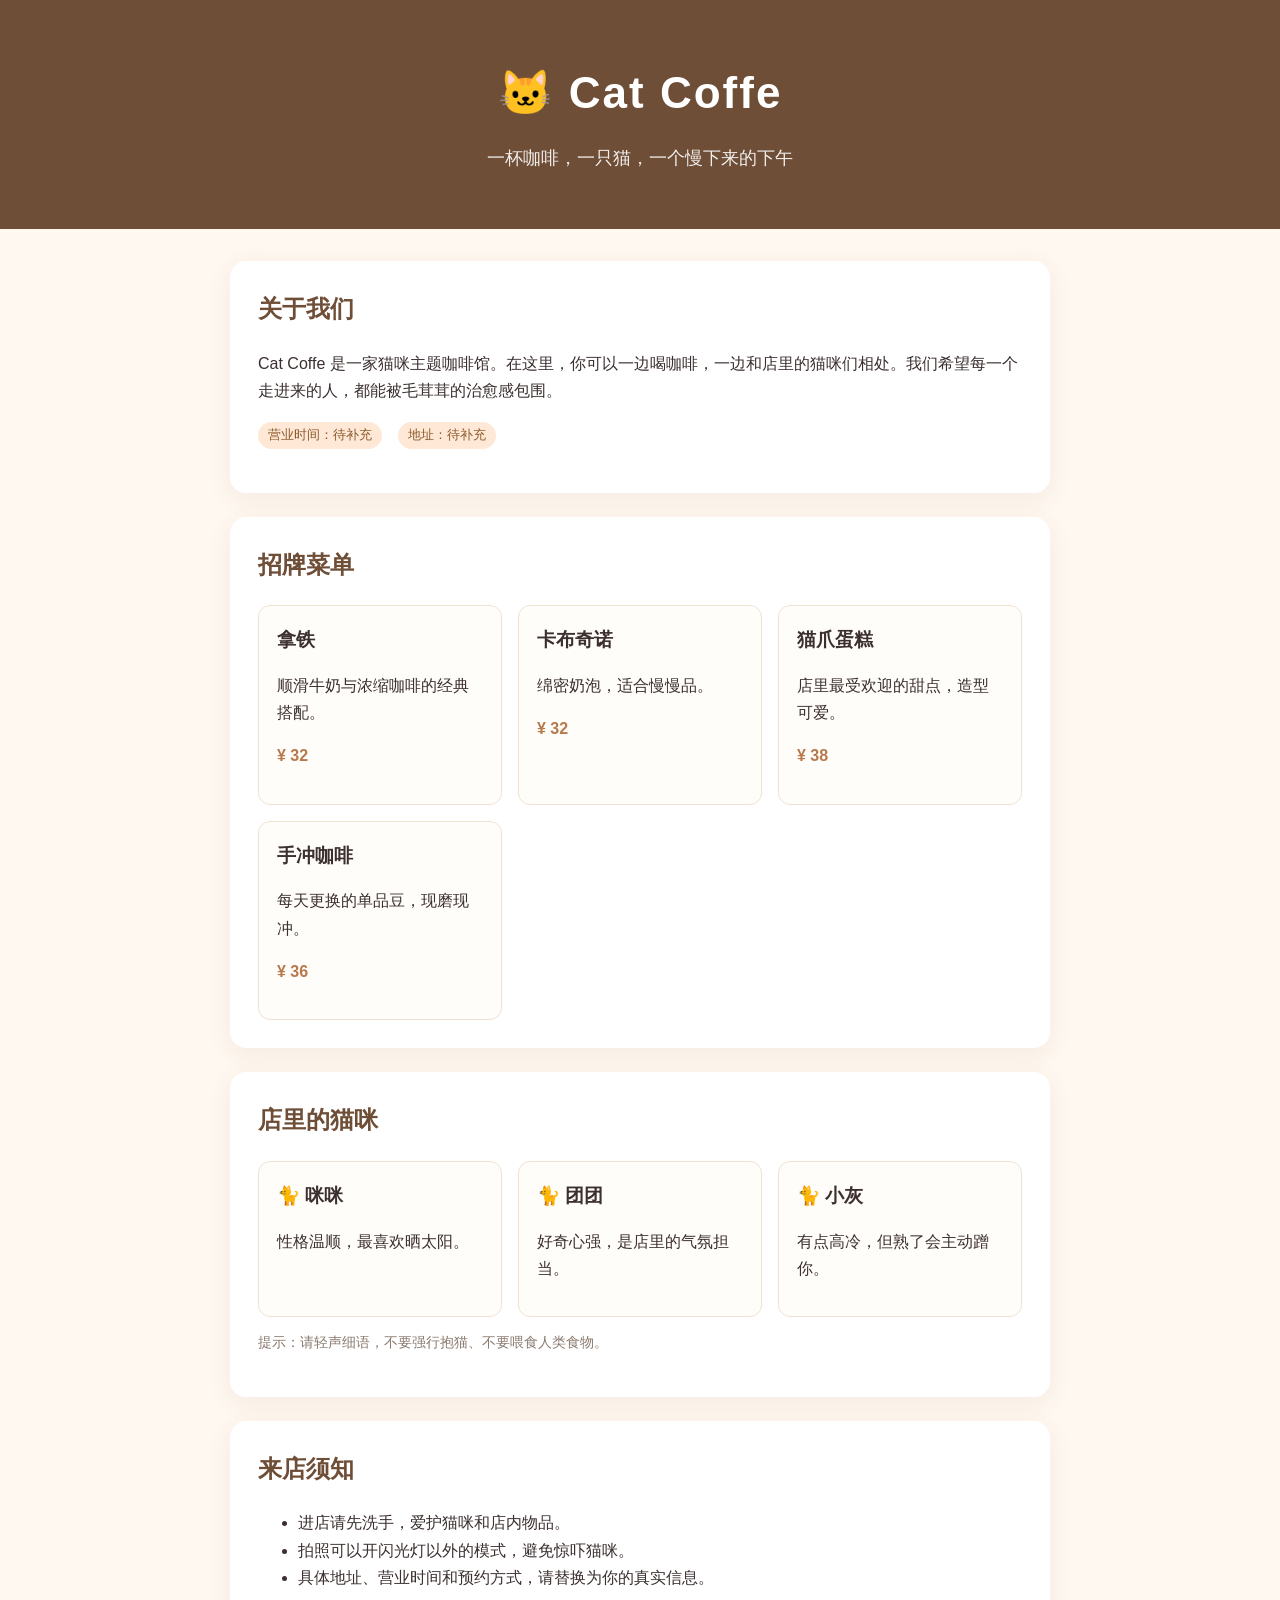
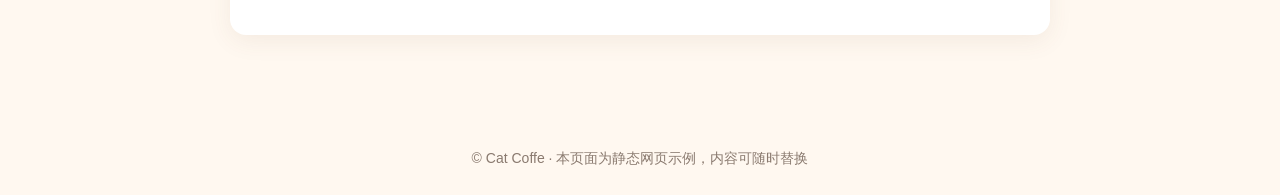
==== index.html @ 80dcf2cb "Add Cat Coffe static website" ====
<!DOCTYPE html>
<html lang="zh-CN">
<head>
<meta charset="UTF-8">
<meta name="viewport" content="width=device-width, initial-scale=1.0">
<title>Cat Coffe · 猫咪咖啡馆</title>
<style>
  * { box-sizing: border-box; }
  body { margin: 0; font-family: -apple-system, "PingFang SC", "Microsoft YaHei", sans-serif; color: #3b2f2f; background: #fff8f0; line-height: 1.7; }
  header { background: #6f4e37; color: #fff; padding: 56px 20px; text-align: center; }
  header h1 { margin: 0; font-size: 44px; letter-spacing: 2px; }
  header p { margin: 12px 0 0; opacity: .9; font-size: 18px; }
  main { max-width: 860px; margin: 0 auto; padding: 32px 20px 64px; }
  section { background: #fff; border-radius: 16px; padding: 28px; margin-bottom: 24px; box-shadow: 0 6px 24px rgba(111,78,55,.08); }
  h2 { margin-top: 0; color: #6f4e37; }
  .grid { display: grid; grid-template-columns: repeat(auto-fit, minmax(220px, 1fr)); gap: 16px; }
  .card { border: 1px solid #f0e2d3; border-radius: 12px; padding: 18px; background: #fffdf9; }
  .card h3 { margin: 0 0 6px; }
  .price { color: #b7794c; font-weight: bold; }
  .tag { display: inline-block; background: #ffe8d6; color: #8a5a2b; padding: 2px 10px; border-radius: 999px; font-size: 13px; }
  footer { text-align: center; color: #8a7a6f; padding: 24px; font-size: 14px; }
  @media (max-width: 520px) { header h1 { font-size: 34px; } }
</style>
</head>
<body>
<header>
  <h1>🐱 Cat Coffe</h1>
  <p>一杯咖啡，一只猫，一个慢下来的下午</p>
</header>
<main>
  <section>
    <h2>关于我们</h2>
    <p>Cat Coffe 是一家猫咪主题咖啡馆。在这里，你可以一边喝咖啡，一边和店里的猫咪们相处。我们希望每一个走进来的人，都能被毛茸茸的治愈感包围。</p>
    <p><span class="tag">营业时间：待补充</span>　<span class="tag">地址：待补充</span></p>
  </section>

  <section>
    <h2>招牌菜单</h2>
    <div class="grid">
      <div class="card"><h3>拿铁</h3><p>顺滑牛奶与浓缩咖啡的经典搭配。</p><p class="price">¥ 32</p></div>
      <div class="card"><h3>卡布奇诺</h3><p>绵密奶泡，适合慢慢品。</p><p class="price">¥ 32</p></div>
      <div class="card"><h3>猫爪蛋糕</h3><p>店里最受欢迎的甜点，造型可爱。</p><p class="price">¥ 38</p></div>
      <div class="card"><h3>手冲咖啡</h3><p>每天更换的单品豆，现磨现冲。</p><p class="price">¥ 36</p></div>
    </div>
  </section>

  <section>
    <h2>店里的猫咪</h2>
    <div class="grid">
      <div class="card"><h3>🐈 咪咪</h3><p>性格温顺，最喜欢晒太阳。</p></div>
      <div class="card"><h3>🐈 团团</h3><p>好奇心强，是店里的气氛担当。</p></div>
      <div class="card"><h3>🐈 小灰</h3><p>有点高冷，但熟了会主动蹭你。</p></div>
    </div>
    <p style="color:#8a7a6f; font-size:14px;">提示：请轻声细语，不要强行抱猫、不要喂食人类食物。</p>
  </section>

  <section>
    <h2>来店须知</h2>
    <ul>
      <li>进店请先洗手，爱护猫咪和店内物品。</li>
      <li>拍照可以开闪光灯以外的模式，避免惊吓猫咪。</li>
      <li>具体地址、营业时间和预约方式，请替换为你的真实信息。</li>
    </ul>
  </section>
</main>
<footer>© Cat Coffe · 本页面为静态网页示例，内容可随时替换</footer>
</body>
</html>
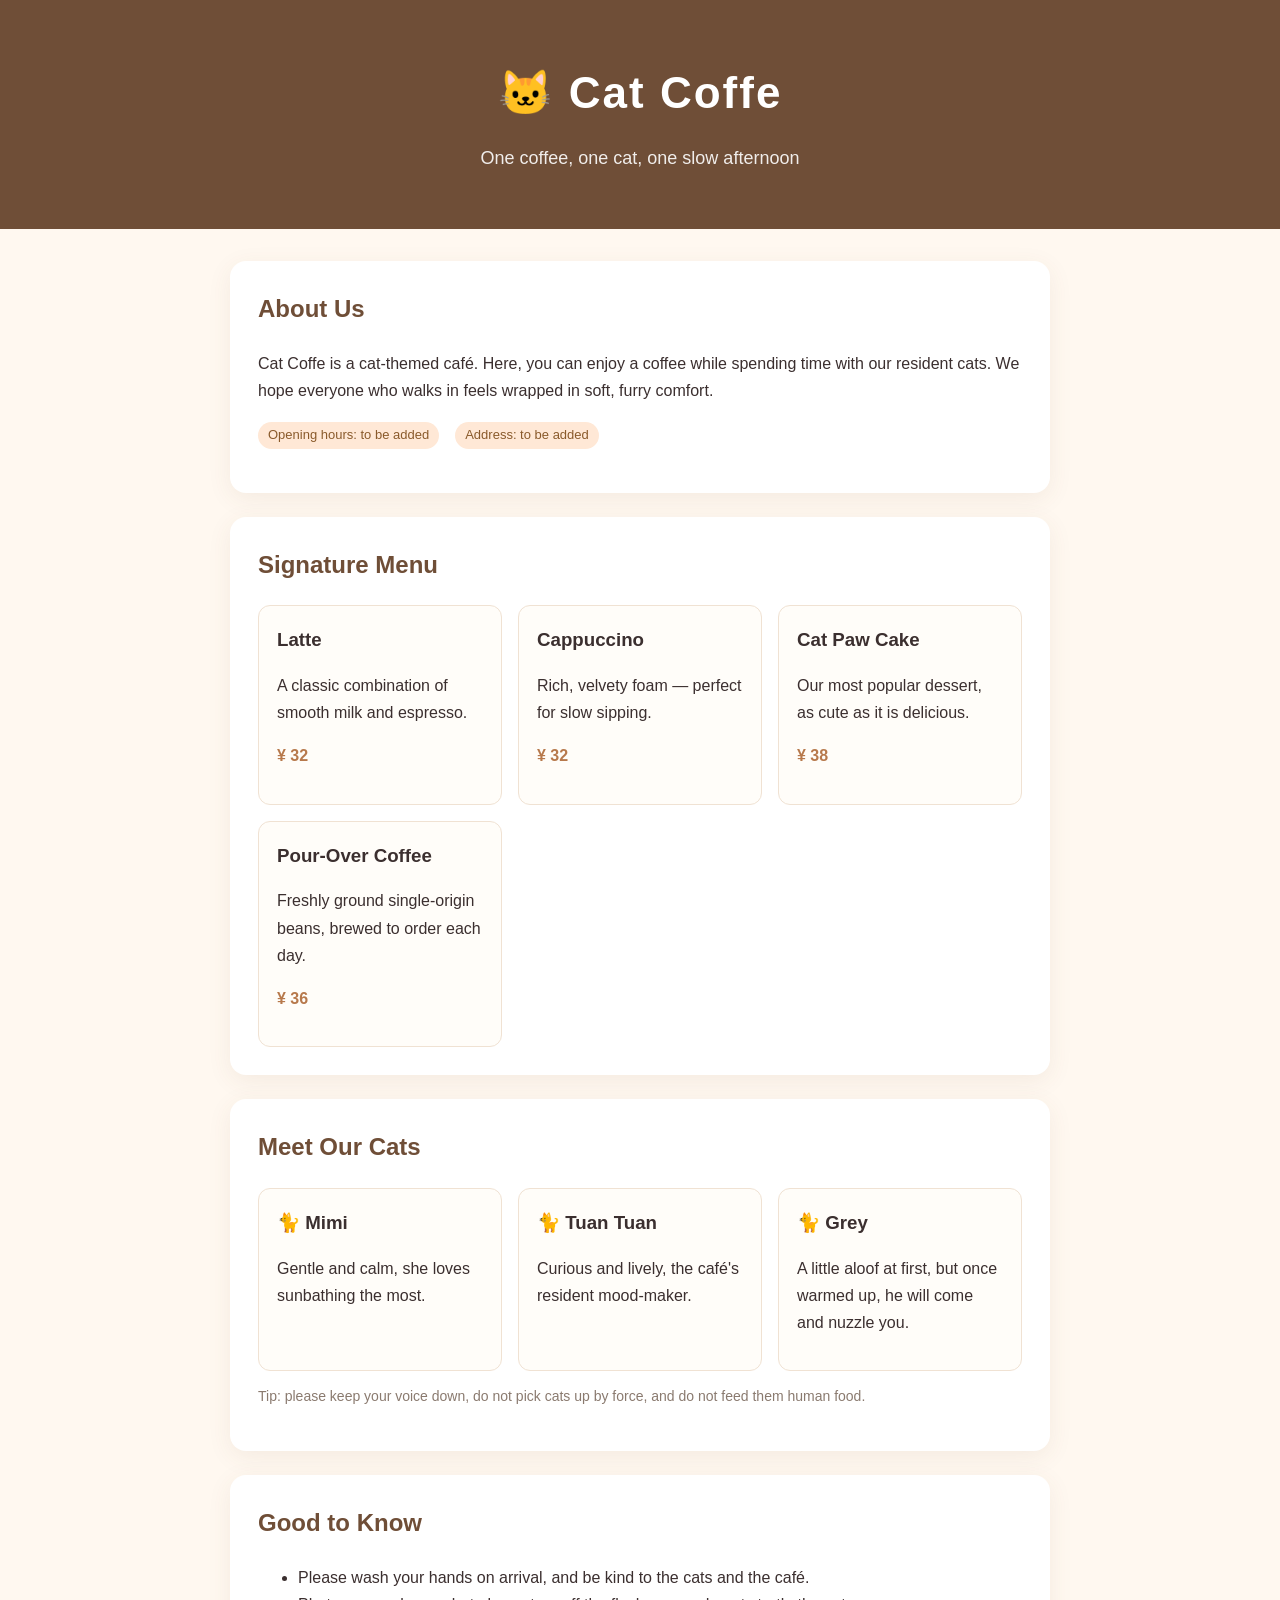
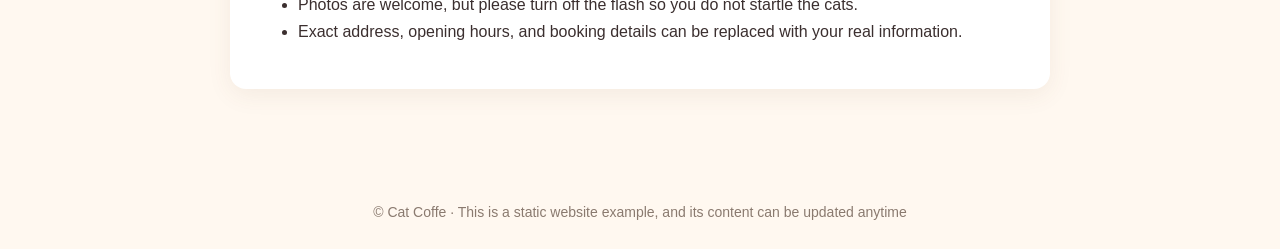
==== commit 344da7bf: "Translate Cat Coffe website to English" ====
--- a/index.html
+++ b/index.html
@@ -1,12 +1,12 @@
 <!DOCTYPE html>
-<html lang="zh-CN">
+<html lang="en">
 <head>
 <meta charset="UTF-8">
 <meta name="viewport" content="width=device-width, initial-scale=1.0">
-<title>Cat Coffe · 猫咪咖啡馆</title>
+<title>Cat Coffe · Cat Café</title>
 <style>
   * { box-sizing: border-box; }
-  body { margin: 0; font-family: -apple-system, "PingFang SC", "Microsoft YaHei", sans-serif; color: #3b2f2f; background: #fff8f0; line-height: 1.7; }
+  body { margin: 0; font-family: -apple-system, "Helvetica Neue", Arial, sans-serif; color: #3b2f2f; background: #fff8f0; line-height: 1.7; }
   header { background: #6f4e37; color: #fff; padding: 56px 20px; text-align: center; }
   header h1 { margin: 0; font-size: 44px; letter-spacing: 2px; }
   header p { margin: 12px 0 0; opacity: .9; font-size: 18px; }
@@ -25,44 +25,44 @@
 <body>
 <header>
   <h1>🐱 Cat Coffe</h1>
-  <p>一杯咖啡，一只猫，一个慢下来的下午</p>
+  <p>One coffee, one cat, one slow afternoon</p>
 </header>
 <main>
   <section>
-    <h2>关于我们</h2>
-    <p>Cat Coffe 是一家猫咪主题咖啡馆。在这里，你可以一边喝咖啡，一边和店里的猫咪们相处。我们希望每一个走进来的人，都能被毛茸茸的治愈感包围。</p>
-    <p><span class="tag">营业时间：待补充</span>　<span class="tag">地址：待补充</span></p>
+    <h2>About Us</h2>
+    <p>Cat Coffe is a cat-themed café. Here, you can enjoy a coffee while spending time with our resident cats. We hope everyone who walks in feels wrapped in soft, furry comfort.</p>
+    <p><span class="tag">Opening hours: to be added</span>　<span class="tag">Address: to be added</span></p>
   </section>
 
   <section>
-    <h2>招牌菜单</h2>
+    <h2>Signature Menu</h2>
     <div class="grid">
-      <div class="card"><h3>拿铁</h3><p>顺滑牛奶与浓缩咖啡的经典搭配。</p><p class="price">¥ 32</p></div>
-      <div class="card"><h3>卡布奇诺</h3><p>绵密奶泡，适合慢慢品。</p><p class="price">¥ 32</p></div>
-      <div class="card"><h3>猫爪蛋糕</h3><p>店里最受欢迎的甜点，造型可爱。</p><p class="price">¥ 38</p></div>
-      <div class="card"><h3>手冲咖啡</h3><p>每天更换的单品豆，现磨现冲。</p><p class="price">¥ 36</p></div>
+      <div class="card"><h3>Latte</h3><p>A classic combination of smooth milk and espresso.</p><p class="price">¥ 32</p></div>
+      <div class="card"><h3>Cappuccino</h3><p>Rich, velvety foam — perfect for slow sipping.</p><p class="price">¥ 32</p></div>
+      <div class="card"><h3>Cat Paw Cake</h3><p>Our most popular dessert, as cute as it is delicious.</p><p class="price">¥ 38</p></div>
+      <div class="card"><h3>Pour-Over Coffee</h3><p>Freshly ground single-origin beans, brewed to order each day.</p><p class="price">¥ 36</p></div>
     </div>
   </section>
 
   <section>
-    <h2>店里的猫咪</h2>
+    <h2>Meet Our Cats</h2>
     <div class="grid">
-      <div class="card"><h3>🐈 咪咪</h3><p>性格温顺，最喜欢晒太阳。</p></div>
-      <div class="card"><h3>🐈 团团</h3><p>好奇心强，是店里的气氛担当。</p></div>
-      <div class="card"><h3>🐈 小灰</h3><p>有点高冷，但熟了会主动蹭你。</p></div>
+      <div class="card"><h3>🐈 Mimi</h3><p>Gentle and calm, she loves sunbathing the most.</p></div>
+      <div class="card"><h3>🐈 Tuan Tuan</h3><p>Curious and lively, the café's resident mood-maker.</p></div>
+      <div class="card"><h3>🐈 Grey</h3><p>A little aloof at first, but once warmed up, he will come and nuzzle you.</p></div>
     </div>
-    <p style="color:#8a7a6f; font-size:14px;">提示：请轻声细语，不要强行抱猫、不要喂食人类食物。</p>
+    <p style="color:#8a7a6f; font-size:14px;">Tip: please keep your voice down, do not pick cats up by force, and do not feed them human food.</p>
   </section>
 
   <section>
-    <h2>来店须知</h2>
+    <h2>Good to Know</h2>
     <ul>
-      <li>进店请先洗手，爱护猫咪和店内物品。</li>
-      <li>拍照可以开闪光灯以外的模式，避免惊吓猫咪。</li>
-      <li>具体地址、营业时间和预约方式，请替换为你的真实信息。</li>
+      <li>Please wash your hands on arrival, and be kind to the cats and the café.</li>
+      <li>Photos are welcome, but please turn off the flash so you do not startle the cats.</li>
+      <li>Exact address, opening hours, and booking details can be replaced with your real information.</li>
     </ul>
   </section>
 </main>
-<footer>© Cat Coffe · 本页面为静态网页示例，内容可随时替换</footer>
+<footer>© Cat Coffe · This is a static website example, and its content can be updated anytime</footer>
 </body>
 </html>
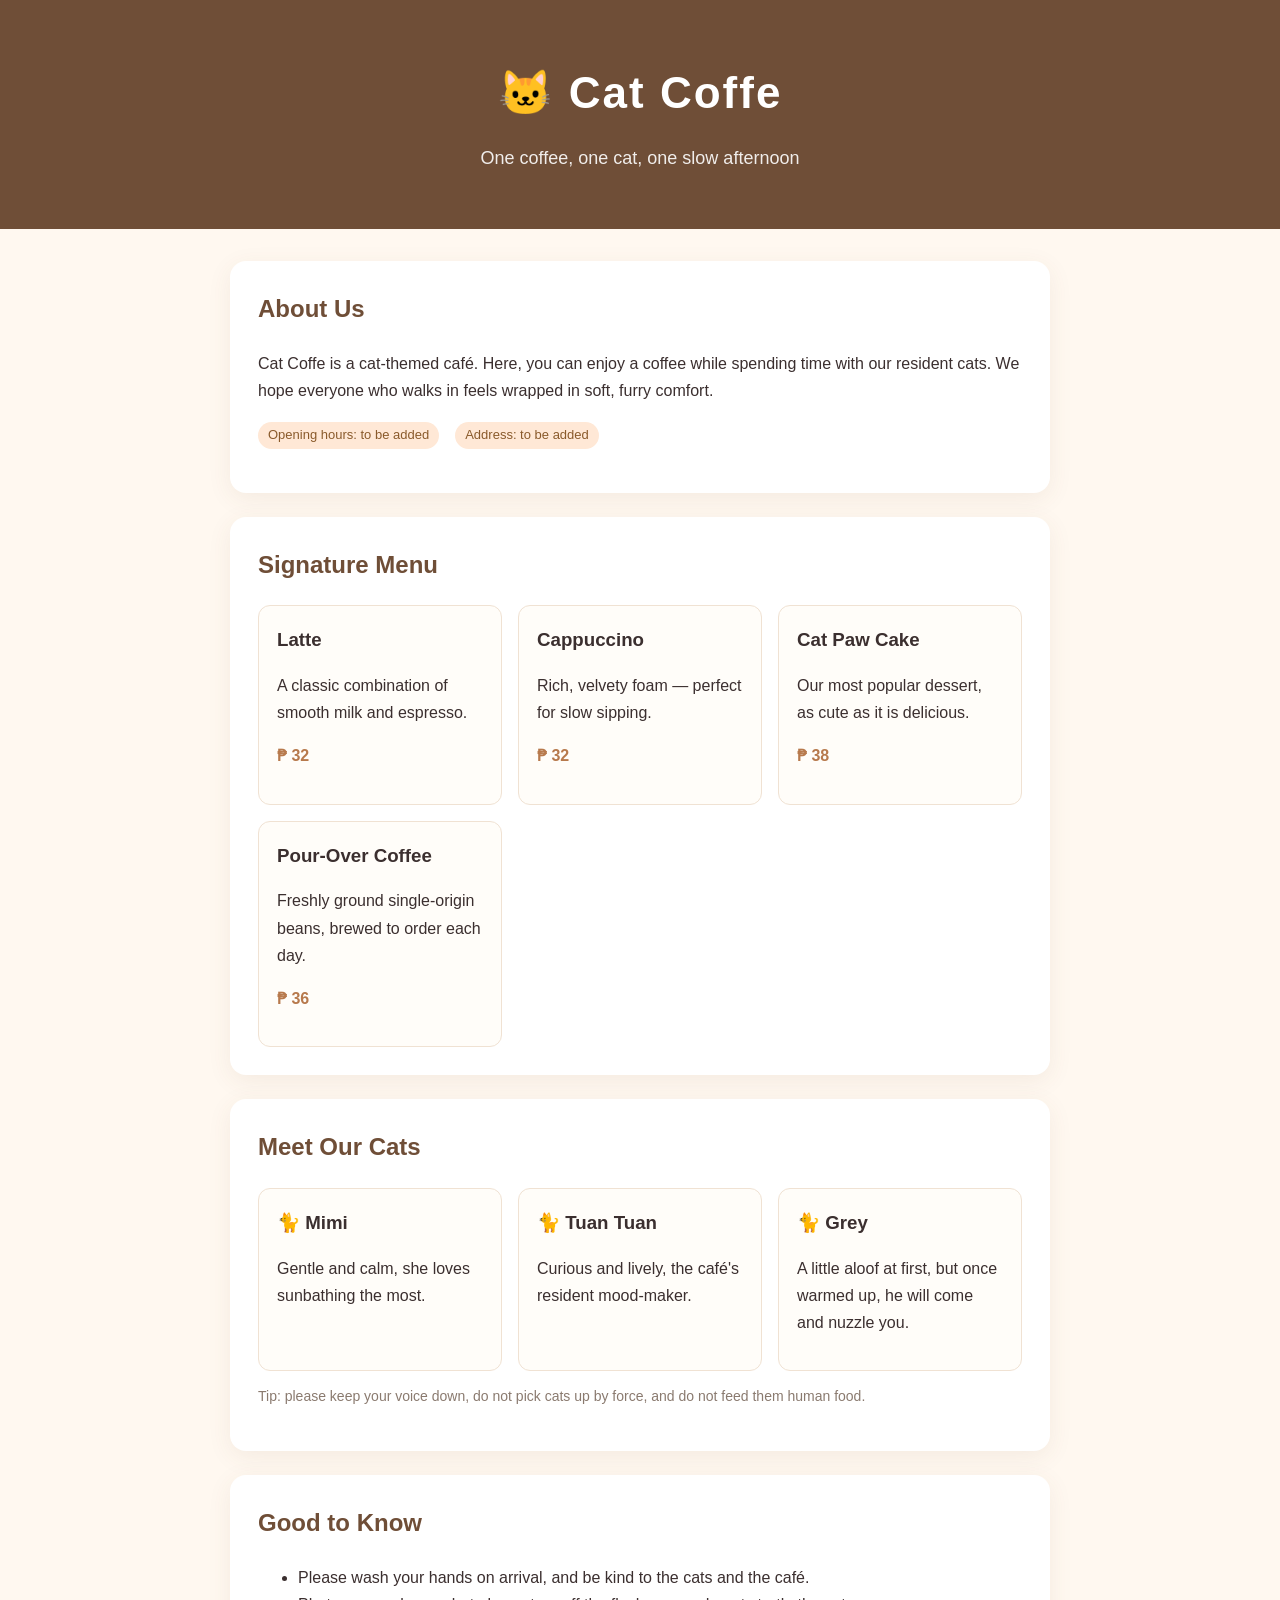
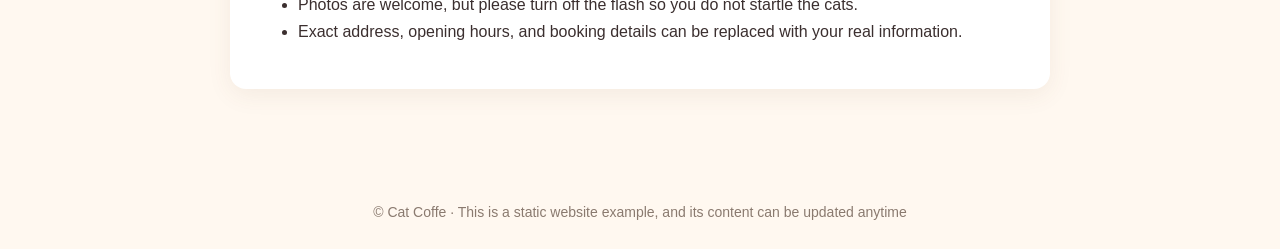
==== commit 36751f22: "Change currency symbols to Philippine peso" ====
--- a/index.html
+++ b/index.html
@@ -37,10 +37,10 @@
   <section>
     <h2>Signature Menu</h2>
     <div class="grid">
-      <div class="card"><h3>Latte</h3><p>A classic combination of smooth milk and espresso.</p><p class="price">¥ 32</p></div>
-      <div class="card"><h3>Cappuccino</h3><p>Rich, velvety foam — perfect for slow sipping.</p><p class="price">¥ 32</p></div>
-      <div class="card"><h3>Cat Paw Cake</h3><p>Our most popular dessert, as cute as it is delicious.</p><p class="price">¥ 38</p></div>
-      <div class="card"><h3>Pour-Over Coffee</h3><p>Freshly ground single-origin beans, brewed to order each day.</p><p class="price">¥ 36</p></div>
+      <div class="card"><h3>Latte</h3><p>A classic combination of smooth milk and espresso.</p><p class="price">₱ 32</p></div>
+      <div class="card"><h3>Cappuccino</h3><p>Rich, velvety foam — perfect for slow sipping.</p><p class="price">₱ 32</p></div>
+      <div class="card"><h3>Cat Paw Cake</h3><p>Our most popular dessert, as cute as it is delicious.</p><p class="price">₱ 38</p></div>
+      <div class="card"><h3>Pour-Over Coffee</h3><p>Freshly ground single-origin beans, brewed to order each day.</p><p class="price">₱ 36</p></div>
     </div>
   </section>
 
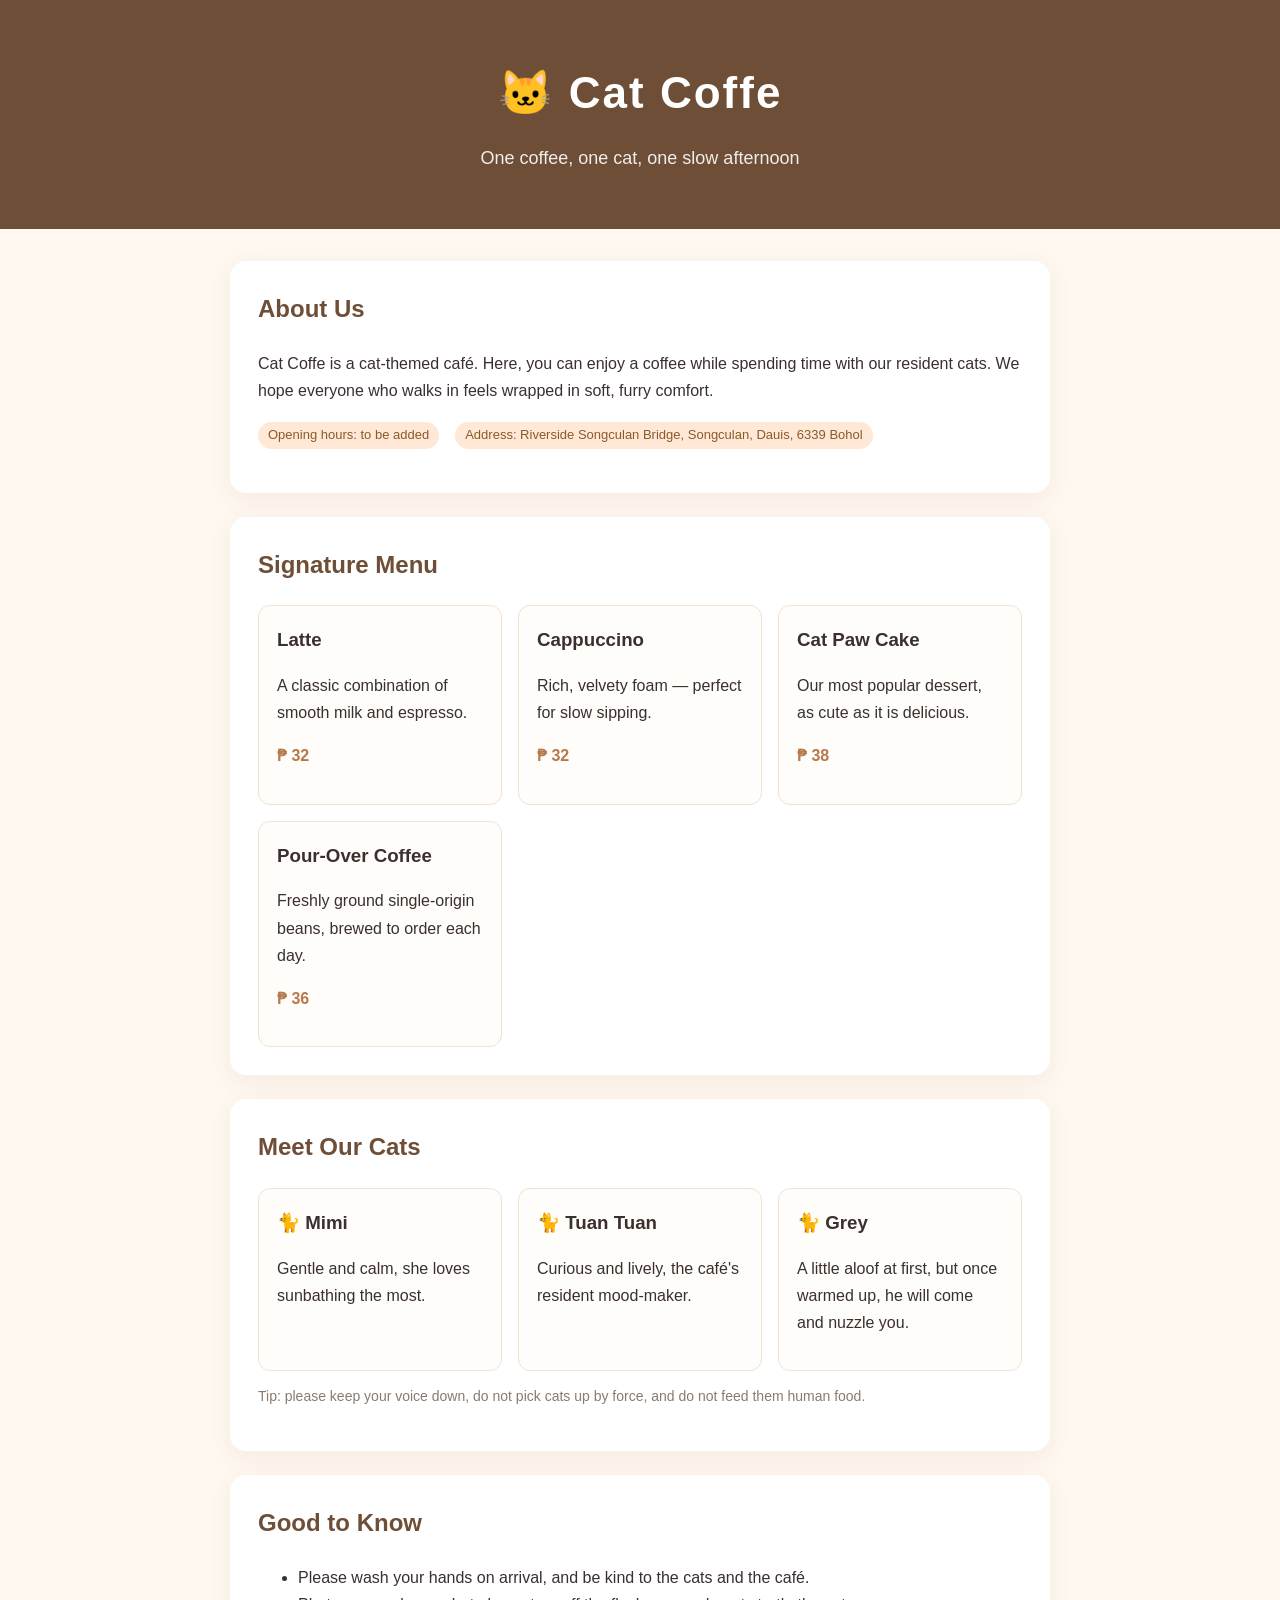
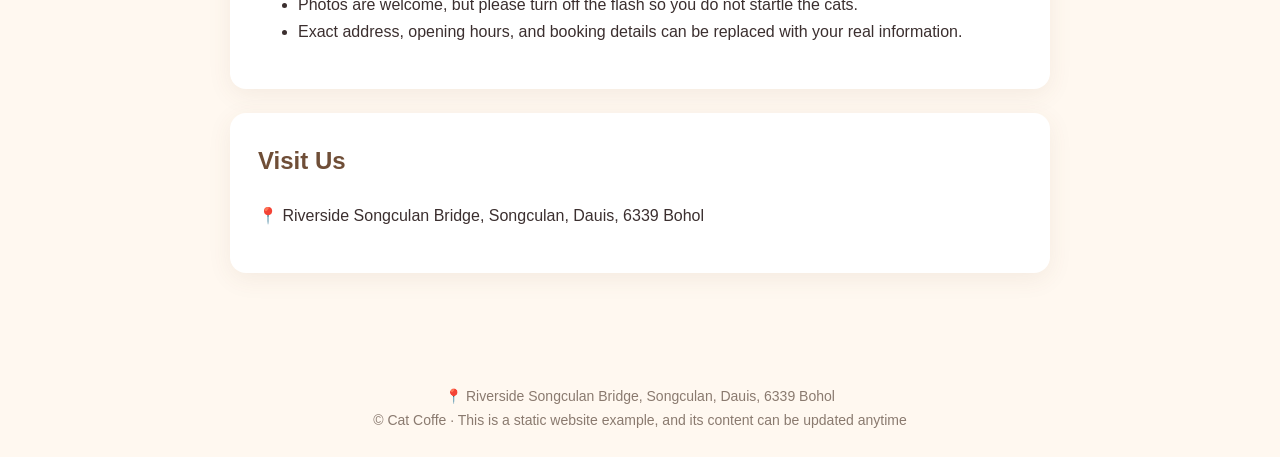
==== commit 11c926f3: "Add cafe address to website footer" ====
--- a/index.html
+++ b/index.html
@@ -31,7 +31,7 @@
   <section>
     <h2>About Us</h2>
     <p>Cat Coffe is a cat-themed café. Here, you can enjoy a coffee while spending time with our resident cats. We hope everyone who walks in feels wrapped in soft, furry comfort.</p>
-    <p><span class="tag">Opening hours: to be added</span>　<span class="tag">Address: to be added</span></p>
+    <p><span class="tag">Opening hours: to be added</span>　<span class="tag">Address: Riverside Songculan Bridge, Songculan, Dauis, 6339 Bohol</span></p>
   </section>
 
   <section>
@@ -62,7 +62,12 @@
       <li>Exact address, opening hours, and booking details can be replaced with your real information.</li>
     </ul>
   </section>
+
+  <section>
+    <h2>Visit Us</h2>
+    <p>📍 Riverside Songculan Bridge, Songculan, Dauis, 6339 Bohol</p>
+  </section>
 </main>
-<footer>© Cat Coffe · This is a static website example, and its content can be updated anytime</footer>
+<footer>📍 Riverside Songculan Bridge, Songculan, Dauis, 6339 Bohol<br>© Cat Coffe · This is a static website example, and its content can be updated anytime</footer>
 </body>
 </html>
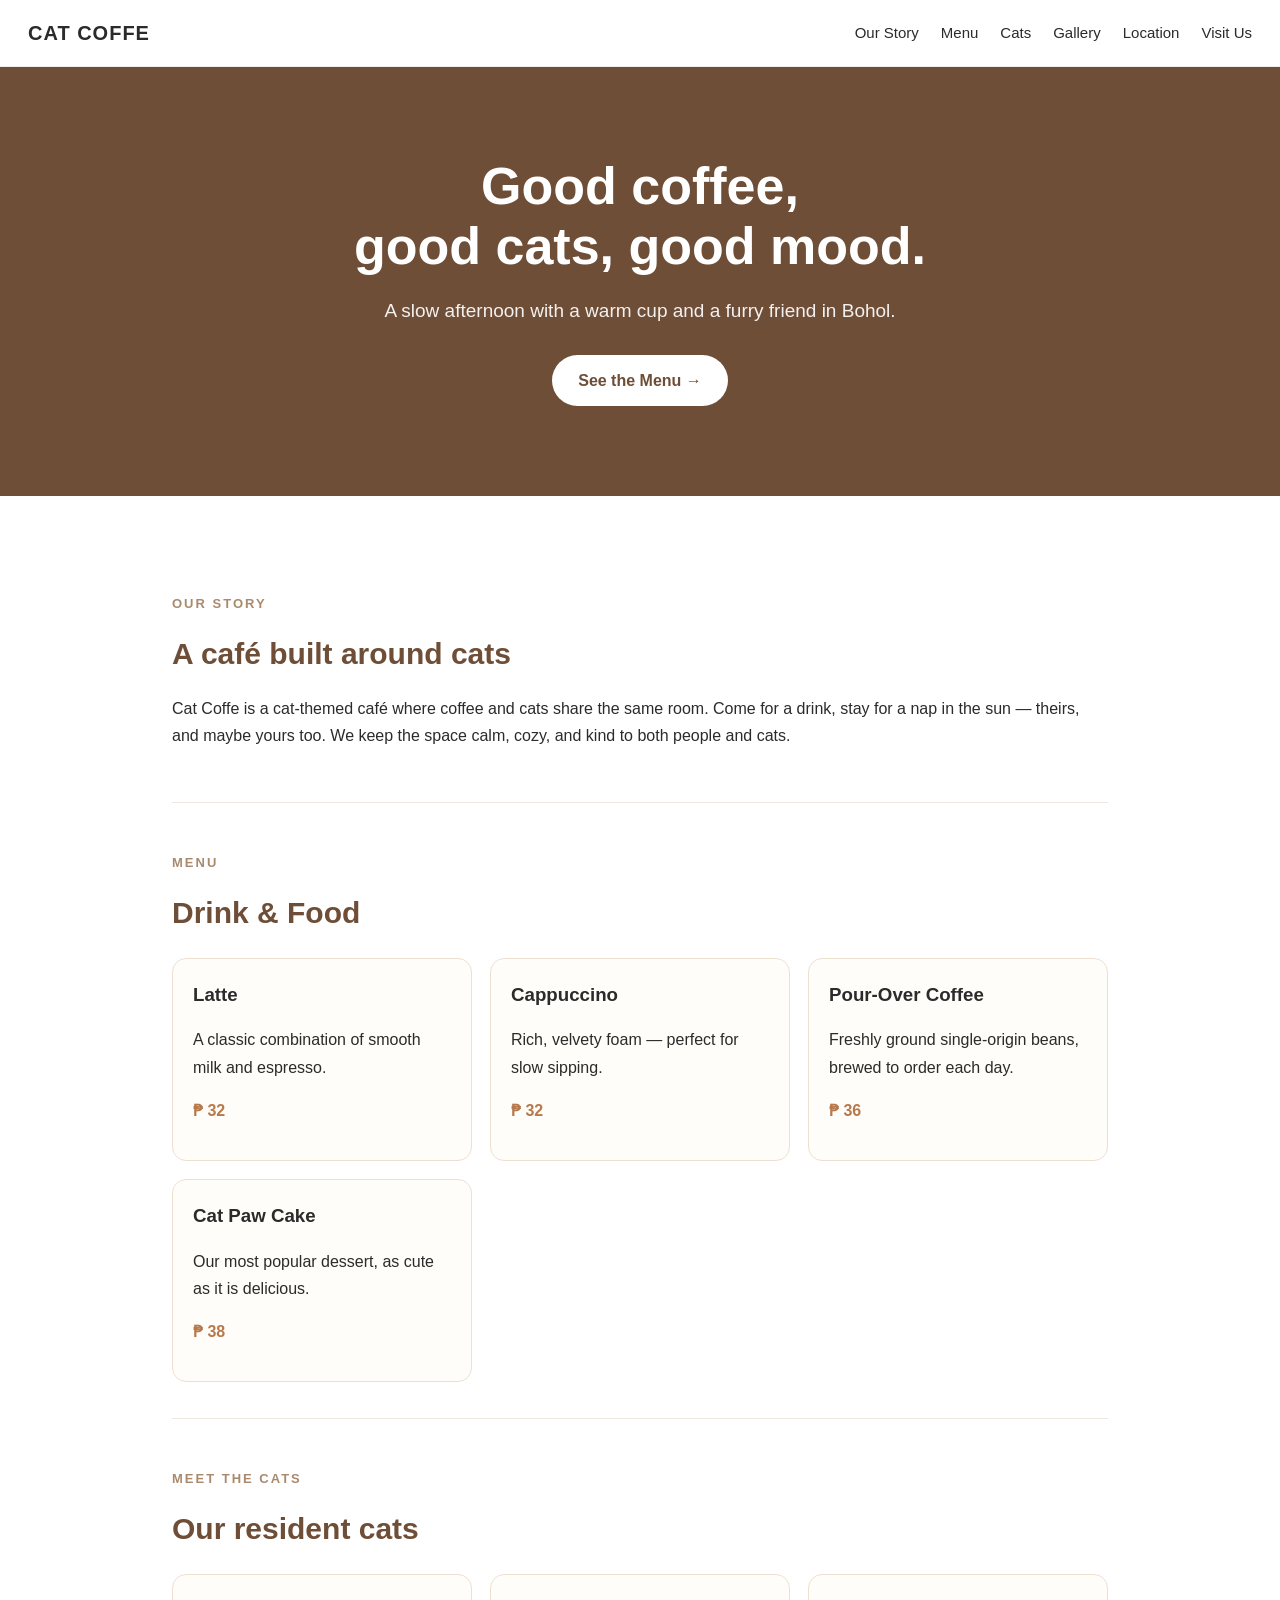
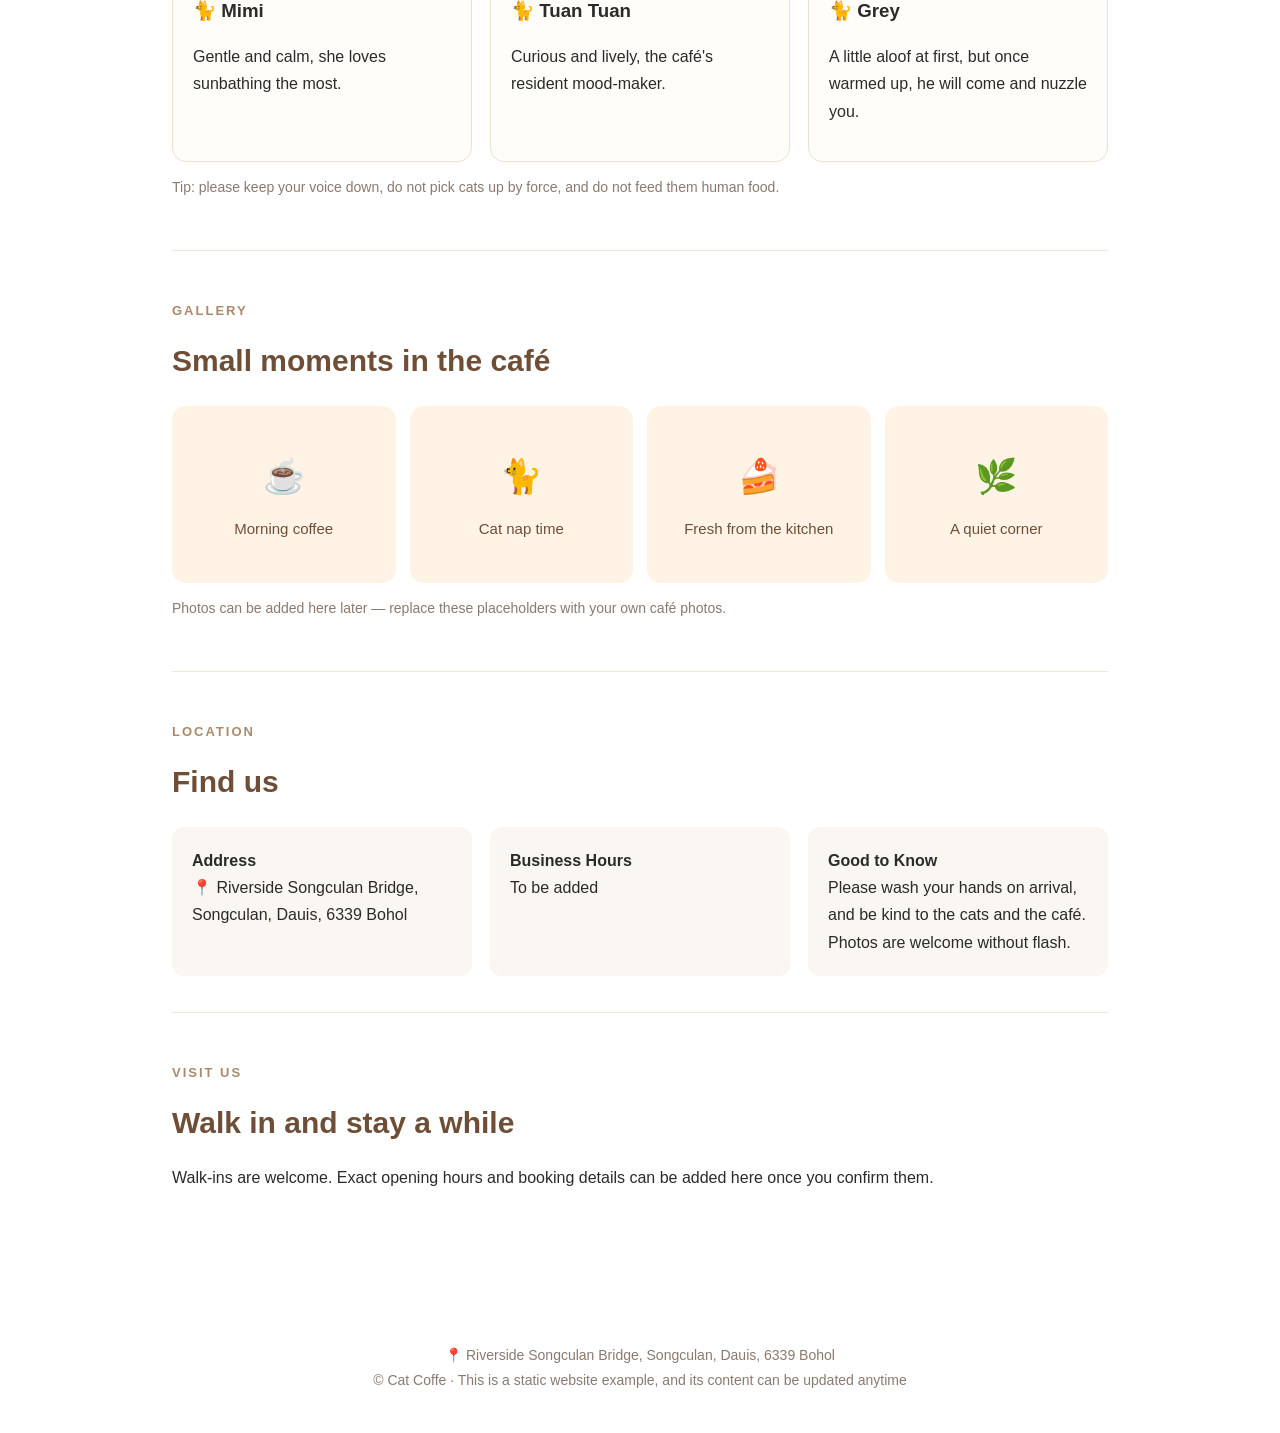
==== commit 16271d57: "Redesign Cat Coffe website with story menu gallery and location sections" ====
--- a/index.html
+++ b/index.html
@@ -3,49 +3,77 @@
 <head>
 <meta charset="UTF-8">
 <meta name="viewport" content="width=device-width, initial-scale=1.0">
-<title>Cat Coffe · Cat Café</title>
+<title>Cat Coffe · Cat Café in Bohol</title>
 <style>
   * { box-sizing: border-box; }
-  body { margin: 0; font-family: -apple-system, "Helvetica Neue", Arial, sans-serif; color: #3b2f2f; background: #fff8f0; line-height: 1.7; }
-  header { background: #6f4e37; color: #fff; padding: 56px 20px; text-align: center; }
-  header h1 { margin: 0; font-size: 44px; letter-spacing: 2px; }
-  header p { margin: 12px 0 0; opacity: .9; font-size: 18px; }
-  main { max-width: 860px; margin: 0 auto; padding: 32px 20px 64px; }
-  section { background: #fff; border-radius: 16px; padding: 28px; margin-bottom: 24px; box-shadow: 0 6px 24px rgba(111,78,55,.08); }
-  h2 { margin-top: 0; color: #6f4e37; }
-  .grid { display: grid; grid-template-columns: repeat(auto-fit, minmax(220px, 1fr)); gap: 16px; }
-  .card { border: 1px solid #f0e2d3; border-radius: 12px; padding: 18px; background: #fffdf9; }
+  body { margin: 0; font-family: -apple-system, "Helvetica Neue", Arial, sans-serif; color: #2b2b2b; background: #fff; line-height: 1.7; }
+  a { color: inherit; text-decoration: none; }
+  nav { position: sticky; top: 0; background: #fff; border-bottom: 1px solid #eee; display: flex; justify-content: space-between; align-items: center; padding: 16px 28px; z-index: 10; }
+  nav strong { font-size: 20px; letter-spacing: 1px; }
+  nav ul { list-style: none; display: flex; gap: 22px; margin: 0; padding: 0; font-size: 15px; flex-wrap: wrap; justify-content: flex-end; }
+  nav a:hover { color: #6f4e37; }
+  .hero { background: #6f4e37; color: #fff; padding: 90px 24px; text-align: center; }
+  .hero h1 { margin: 0; font-size: 52px; line-height: 1.15; }
+  .hero p { margin: 18px 0 0; font-size: 19px; opacity: .92; }
+  .hero a { display: inline-block; margin-top: 28px; background: #fff; color: #6f4e37; padding: 12px 26px; border-radius: 999px; font-weight: bold; }
+  main { max-width: 980px; margin: 0 auto; padding: 48px 22px 72px; }
+  section { padding: 36px 0; border-bottom: 1px solid #f0e8df; }
+  section:last-child { border-bottom: none; }
+  h2 { margin: 0 0 8px; font-size: 30px; color: #6f4e37; }
+  .eyebrow { text-transform: uppercase; letter-spacing: 2px; font-size: 13px; color: #a98a6d; font-weight: bold; }
+  .grid { display: grid; grid-template-columns: repeat(auto-fit, minmax(230px, 1fr)); gap: 18px; margin-top: 20px; }
+  .card { border: 1px solid #eee0d1; border-radius: 14px; padding: 20px; background: #fffdf9; }
   .card h3 { margin: 0 0 6px; }
   .price { color: #b7794c; font-weight: bold; }
-  .tag { display: inline-block; background: #ffe8d6; color: #8a5a2b; padding: 2px 10px; border-radius: 999px; font-size: 13px; }
-  footer { text-align: center; color: #8a7a6f; padding: 24px; font-size: 14px; }
-  @media (max-width: 520px) { header h1 { font-size: 34px; } }
+  .gallery { display: grid; grid-template-columns: repeat(auto-fit, minmax(200px, 1fr)); gap: 14px; margin-top: 20px; }
+  .tile { background: #fff3e6; border-radius: 14px; padding: 42px 18px; text-align: center; font-size: 34px; }
+  .tile span { display: block; font-size: 15px; margin-top: 10px; color: #6f4e37; }
+  .info { display: grid; grid-template-columns: repeat(auto-fit, minmax(240px, 1fr)); gap: 18px; margin-top: 20px; }
+  .info div { background: #faf6f1; border-radius: 12px; padding: 20px; }
+  footer { text-align: center; color: #8a7a6f; padding: 28px 20px 40px; font-size: 14px; line-height: 1.8; }
+  @media (max-width: 640px) { .hero h1 { font-size: 36px; } nav { flex-direction: column; gap: 10px; } }
 </style>
 </head>
 <body>
-<header>
-  <h1>🐱 Cat Coffe</h1>
-  <p>One coffee, one cat, one slow afternoon</p>
+<nav>
+  <strong>CAT COFFE</strong>
+  <ul>
+    <li><a href="#story">Our Story</a></li>
+    <li><a href="#menu">Menu</a></li>
+    <li><a href="#cats">Cats</a></li>
+    <li><a href="#gallery">Gallery</a></li>
+    <li><a href="#location">Location</a></li>
+    <li><a href="#visit">Visit Us</a></li>
+  </ul>
+</nav>
+
+<header class="hero">
+  <h1>Good coffee,<br>good cats, good mood.</h1>
+  <p>A slow afternoon with a warm cup and a furry friend in Bohol.</p>
+  <a href="#menu">See the Menu →</a>
 </header>
+
 <main>
-  <section>
-    <h2>About Us</h2>
-    <p>Cat Coffe is a cat-themed café. Here, you can enjoy a coffee while spending time with our resident cats. We hope everyone who walks in feels wrapped in soft, furry comfort.</p>
-    <p><span class="tag">Opening hours: to be added</span>　<span class="tag">Address: Riverside Songculan Bridge, Songculan, Dauis, 6339 Bohol</span></p>
+  <section id="story">
+    <p class="eyebrow">Our Story</p>
+    <h2>A café built around cats</h2>
+    <p>Cat Coffe is a cat-themed café where coffee and cats share the same room. Come for a drink, stay for a nap in the sun — theirs, and maybe yours too. We keep the space calm, cozy, and kind to both people and cats.</p>
   </section>
 
-  <section>
-    <h2>Signature Menu</h2>
+  <section id="menu">
+    <p class="eyebrow">Menu</p>
+    <h2>Drink &amp; Food</h2>
     <div class="grid">
       <div class="card"><h3>Latte</h3><p>A classic combination of smooth milk and espresso.</p><p class="price">₱ 32</p></div>
       <div class="card"><h3>Cappuccino</h3><p>Rich, velvety foam — perfect for slow sipping.</p><p class="price">₱ 32</p></div>
+      <div class="card"><h3>Pour-Over Coffee</h3><p>Freshly ground single-origin beans, brewed to order each day.</p><p class="price">₱ 36</p></div>
       <div class="card"><h3>Cat Paw Cake</h3><p>Our most popular dessert, as cute as it is delicious.</p><p class="price">₱ 38</p></div>
-      <div class="card"><h3>Pour-Over Coffee</h3><p>Freshly ground single-origin beans, brewed to order each day.</p><p class="price">₱ 36</p></div>
     </div>
   </section>
 
-  <section>
-    <h2>Meet Our Cats</h2>
+  <section id="cats">
+    <p class="eyebrow">Meet the Cats</p>
+    <h2>Our resident cats</h2>
     <div class="grid">
       <div class="card"><h3>🐈 Mimi</h3><p>Gentle and calm, she loves sunbathing the most.</p></div>
       <div class="card"><h3>🐈 Tuan Tuan</h3><p>Curious and lively, the café's resident mood-maker.</p></div>
@@ -54,20 +82,38 @@
     <p style="color:#8a7a6f; font-size:14px;">Tip: please keep your voice down, do not pick cats up by force, and do not feed them human food.</p>
   </section>
 
-  <section>
-    <h2>Good to Know</h2>
-    <ul>
-      <li>Please wash your hands on arrival, and be kind to the cats and the café.</li>
-      <li>Photos are welcome, but please turn off the flash so you do not startle the cats.</li>
-      <li>Exact address, opening hours, and booking details can be replaced with your real information.</li>
-    </ul>
+  <section id="gallery">
+    <p class="eyebrow">Gallery</p>
+    <h2>Small moments in the café</h2>
+    <div class="gallery">
+      <div class="tile">☕<span>Morning coffee</span></div>
+      <div class="tile">🐈<span>Cat nap time</span></div>
+      <div class="tile">🍰<span>Fresh from the kitchen</span></div>
+      <div class="tile">🌿<span>A quiet corner</span></div>
+    </div>
+    <p style="color:#8a7a6f; font-size:14px;">Photos can be added here later — replace these placeholders with your own café photos.</p>
   </section>
 
-  <section>
-    <h2>Visit Us</h2>
-    <p>📍 Riverside Songculan Bridge, Songculan, Dauis, 6339 Bohol</p>
+  <section id="location">
+    <p class="eyebrow">Location</p>
+    <h2>Find us</h2>
+    <div class="info">
+      <div><strong>Address</strong><br>📍 Riverside Songculan Bridge, Songculan, Dauis, 6339 Bohol</div>
+      <div><strong>Business Hours</strong><br>To be added</div>
+      <div><strong>Good to Know</strong><br>Please wash your hands on arrival, and be kind to the cats and the café. Photos are welcome without flash.</div>
+    </div>
+  </section>
+
+  <section id="visit">
+    <p class="eyebrow">Visit Us</p>
+    <h2>Walk in and stay a while</h2>
+    <p>Walk-ins are welcome. Exact opening hours and booking details can be added here once you confirm them.</p>
   </section>
 </main>
-<footer>📍 Riverside Songculan Bridge, Songculan, Dauis, 6339 Bohol<br>© Cat Coffe · This is a static website example, and its content can be updated anytime</footer>
+
+<footer>
+  📍 Riverside Songculan Bridge, Songculan, Dauis, 6339 Bohol<br>
+  © Cat Coffe · This is a static website example, and its content can be updated anytime
+</footer>
 </body>
 </html>
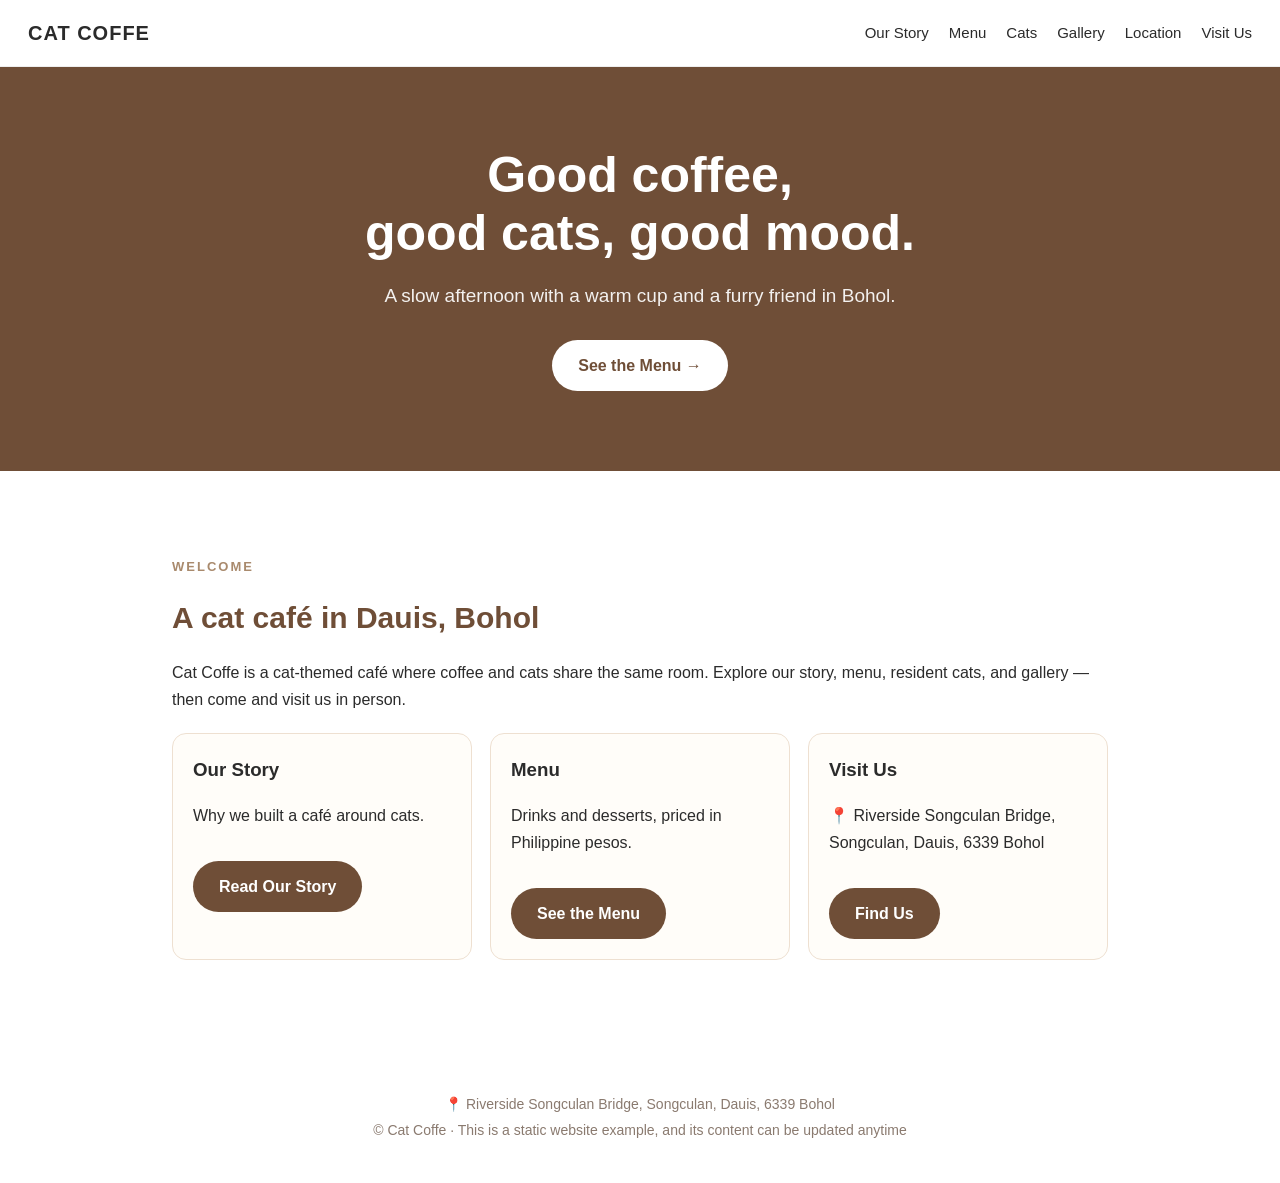
==== commit adc013f5: "Build full multi-page Cat Coffe website" ====
--- a/index.html
+++ b/index.html
@@ -4,113 +4,37 @@
 <meta charset="UTF-8">
 <meta name="viewport" content="width=device-width, initial-scale=1.0">
 <title>Cat Coffe · Cat Café in Bohol</title>
-<style>
-  * { box-sizing: border-box; }
-  body { margin: 0; font-family: -apple-system, "Helvetica Neue", Arial, sans-serif; color: #2b2b2b; background: #fff; line-height: 1.7; }
-  a { color: inherit; text-decoration: none; }
-  nav { position: sticky; top: 0; background: #fff; border-bottom: 1px solid #eee; display: flex; justify-content: space-between; align-items: center; padding: 16px 28px; z-index: 10; }
-  nav strong { font-size: 20px; letter-spacing: 1px; }
-  nav ul { list-style: none; display: flex; gap: 22px; margin: 0; padding: 0; font-size: 15px; flex-wrap: wrap; justify-content: flex-end; }
-  nav a:hover { color: #6f4e37; }
-  .hero { background: #6f4e37; color: #fff; padding: 90px 24px; text-align: center; }
-  .hero h1 { margin: 0; font-size: 52px; line-height: 1.15; }
-  .hero p { margin: 18px 0 0; font-size: 19px; opacity: .92; }
-  .hero a { display: inline-block; margin-top: 28px; background: #fff; color: #6f4e37; padding: 12px 26px; border-radius: 999px; font-weight: bold; }
-  main { max-width: 980px; margin: 0 auto; padding: 48px 22px 72px; }
-  section { padding: 36px 0; border-bottom: 1px solid #f0e8df; }
-  section:last-child { border-bottom: none; }
-  h2 { margin: 0 0 8px; font-size: 30px; color: #6f4e37; }
-  .eyebrow { text-transform: uppercase; letter-spacing: 2px; font-size: 13px; color: #a98a6d; font-weight: bold; }
-  .grid { display: grid; grid-template-columns: repeat(auto-fit, minmax(230px, 1fr)); gap: 18px; margin-top: 20px; }
-  .card { border: 1px solid #eee0d1; border-radius: 14px; padding: 20px; background: #fffdf9; }
-  .card h3 { margin: 0 0 6px; }
-  .price { color: #b7794c; font-weight: bold; }
-  .gallery { display: grid; grid-template-columns: repeat(auto-fit, minmax(200px, 1fr)); gap: 14px; margin-top: 20px; }
-  .tile { background: #fff3e6; border-radius: 14px; padding: 42px 18px; text-align: center; font-size: 34px; }
-  .tile span { display: block; font-size: 15px; margin-top: 10px; color: #6f4e37; }
-  .info { display: grid; grid-template-columns: repeat(auto-fit, minmax(240px, 1fr)); gap: 18px; margin-top: 20px; }
-  .info div { background: #faf6f1; border-radius: 12px; padding: 20px; }
-  footer { text-align: center; color: #8a7a6f; padding: 28px 20px 40px; font-size: 14px; line-height: 1.8; }
-  @media (max-width: 640px) { .hero h1 { font-size: 36px; } nav { flex-direction: column; gap: 10px; } }
-</style>
+<link rel="stylesheet" href="style.css">
 </head>
 <body>
 <nav>
-  <strong>CAT COFFE</strong>
+  <strong><a href="index.html">CAT COFFE</a></strong>
   <ul>
-    <li><a href="#story">Our Story</a></li>
-    <li><a href="#menu">Menu</a></li>
-    <li><a href="#cats">Cats</a></li>
-    <li><a href="#gallery">Gallery</a></li>
-    <li><a href="#location">Location</a></li>
-    <li><a href="#visit">Visit Us</a></li>
+    <li><a href="story.html">Our Story</a></li>
+    <li><a href="menu.html">Menu</a></li>
+    <li><a href="cats.html">Cats</a></li>
+    <li><a href="gallery.html">Gallery</a></li>
+    <li><a href="location.html">Location</a></li>
+    <li><a href="visit.html">Visit Us</a></li>
   </ul>
 </nav>
-
 <header class="hero">
   <h1>Good coffee,<br>good cats, good mood.</h1>
   <p>A slow afternoon with a warm cup and a furry friend in Bohol.</p>
-  <a href="#menu">See the Menu →</a>
+  <a href="menu.html">See the Menu →</a>
 </header>
-
 <main>
-  <section id="story">
-    <p class="eyebrow">Our Story</p>
-    <h2>A café built around cats</h2>
-    <p>Cat Coffe is a cat-themed café where coffee and cats share the same room. Come for a drink, stay for a nap in the sun — theirs, and maybe yours too. We keep the space calm, cozy, and kind to both people and cats.</p>
-  </section>
-
-  <section id="menu">
-    <p class="eyebrow">Menu</p>
-    <h2>Drink &amp; Food</h2>
+  <section>
+    <p class="eyebrow">Welcome</p>
+    <h2>A cat café in Dauis, Bohol</h2>
+    <p>Cat Coffe is a cat-themed café where coffee and cats share the same room. Explore our story, menu, resident cats, and gallery — then come and visit us in person.</p>
     <div class="grid">
-      <div class="card"><h3>Latte</h3><p>A classic combination of smooth milk and espresso.</p><p class="price">₱ 32</p></div>
-      <div class="card"><h3>Cappuccino</h3><p>Rich, velvety foam — perfect for slow sipping.</p><p class="price">₱ 32</p></div>
-      <div class="card"><h3>Pour-Over Coffee</h3><p>Freshly ground single-origin beans, brewed to order each day.</p><p class="price">₱ 36</p></div>
-      <div class="card"><h3>Cat Paw Cake</h3><p>Our most popular dessert, as cute as it is delicious.</p><p class="price">₱ 38</p></div>
+      <div class="card"><h3>Our Story</h3><p>Why we built a café around cats.</p><a class="btn" href="story.html">Read Our Story</a></div>
+      <div class="card"><h3>Menu</h3><p>Drinks and desserts, priced in Philippine pesos.</p><a class="btn" href="menu.html">See the Menu</a></div>
+      <div class="card"><h3>Visit Us</h3><p>📍 Riverside Songculan Bridge, Songculan, Dauis, 6339 Bohol</p><a class="btn" href="location.html">Find Us</a></div>
     </div>
   </section>
-
-  <section id="cats">
-    <p class="eyebrow">Meet the Cats</p>
-    <h2>Our resident cats</h2>
-    <div class="grid">
-      <div class="card"><h3>🐈 Mimi</h3><p>Gentle and calm, she loves sunbathing the most.</p></div>
-      <div class="card"><h3>🐈 Tuan Tuan</h3><p>Curious and lively, the café's resident mood-maker.</p></div>
-      <div class="card"><h3>🐈 Grey</h3><p>A little aloof at first, but once warmed up, he will come and nuzzle you.</p></div>
-    </div>
-    <p style="color:#8a7a6f; font-size:14px;">Tip: please keep your voice down, do not pick cats up by force, and do not feed them human food.</p>
-  </section>
-
-  <section id="gallery">
-    <p class="eyebrow">Gallery</p>
-    <h2>Small moments in the café</h2>
-    <div class="gallery">
-      <div class="tile">☕<span>Morning coffee</span></div>
-      <div class="tile">🐈<span>Cat nap time</span></div>
-      <div class="tile">🍰<span>Fresh from the kitchen</span></div>
-      <div class="tile">🌿<span>A quiet corner</span></div>
-    </div>
-    <p style="color:#8a7a6f; font-size:14px;">Photos can be added here later — replace these placeholders with your own café photos.</p>
-  </section>
-
-  <section id="location">
-    <p class="eyebrow">Location</p>
-    <h2>Find us</h2>
-    <div class="info">
-      <div><strong>Address</strong><br>📍 Riverside Songculan Bridge, Songculan, Dauis, 6339 Bohol</div>
-      <div><strong>Business Hours</strong><br>To be added</div>
-      <div><strong>Good to Know</strong><br>Please wash your hands on arrival, and be kind to the cats and the café. Photos are welcome without flash.</div>
-    </div>
-  </section>
-
-  <section id="visit">
-    <p class="eyebrow">Visit Us</p>
-    <h2>Walk in and stay a while</h2>
-    <p>Walk-ins are welcome. Exact opening hours and booking details can be added here once you confirm them.</p>
-  </section>
 </main>
-
 <footer>
   📍 Riverside Songculan Bridge, Songculan, Dauis, 6339 Bohol<br>
   © Cat Coffe · This is a static website example, and its content can be updated anytime
--- a/style.css
+++ b/style.css
@@ -0,0 +1,28 @@
+* { box-sizing: border-box; }
+body { margin: 0; font-family: -apple-system, "Helvetica Neue", Arial, sans-serif; color: #2b2b2b; background: #fff; line-height: 1.7; }
+a { color: inherit; text-decoration: none; }
+nav { position: sticky; top: 0; background: #fff; border-bottom: 1px solid #eee; display: flex; justify-content: space-between; align-items: center; padding: 16px 28px; z-index: 10; }
+nav strong { font-size: 20px; letter-spacing: 1px; }
+nav ul { list-style: none; display: flex; gap: 20px; margin: 0; padding: 0; font-size: 15px; flex-wrap: wrap; justify-content: flex-end; }
+nav a:hover { color: #6f4e37; }
+.hero { background: #6f4e37; color: #fff; padding: 80px 24px; text-align: center; }
+.hero h1 { margin: 0; font-size: 50px; line-height: 1.15; }
+.hero p { margin: 18px 0 0; font-size: 19px; opacity: .92; }
+.hero a { display: inline-block; margin-top: 28px; background: #fff; color: #6f4e37; padding: 12px 26px; border-radius: 999px; font-weight: bold; }
+main { max-width: 980px; margin: 0 auto; padding: 40px 22px 72px; }
+section { padding: 32px 0; border-bottom: 1px solid #f0e8df; }
+section:last-child { border-bottom: none; }
+h2 { margin: 0 0 8px; font-size: 30px; color: #6f4e37; }
+.eyebrow { text-transform: uppercase; letter-spacing: 2px; font-size: 13px; color: #a98a6d; font-weight: bold; }
+.grid { display: grid; grid-template-columns: repeat(auto-fit, minmax(230px, 1fr)); gap: 18px; margin-top: 20px; }
+.card { border: 1px solid #eee0d1; border-radius: 14px; padding: 20px; background: #fffdf9; }
+.card h3 { margin: 0 0 6px; }
+.price { color: #b7794c; font-weight: bold; }
+.gallery { display: grid; grid-template-columns: repeat(auto-fit, minmax(200px, 1fr)); gap: 14px; margin-top: 20px; }
+.tile { background: #fff3e6; border-radius: 14px; padding: 42px 18px; text-align: center; font-size: 34px; }
+.tile span { display: block; font-size: 15px; margin-top: 10px; color: #6f4e37; }
+.info { display: grid; grid-template-columns: repeat(auto-fit, minmax(240px, 1fr)); gap: 18px; margin-top: 20px; }
+.info div { background: #faf6f1; border-radius: 12px; padding: 20px; }
+.btn { display: inline-block; background: #6f4e37; color: #fff; padding: 12px 26px; border-radius: 999px; font-weight: bold; margin-top: 16px; }
+footer { text-align: center; color: #8a7a6f; padding: 28px 20px 40px; font-size: 14px; line-height: 1.8; }
+@media (max-width: 640px) { .hero h1 { font-size: 36px; } nav { flex-direction: column; gap: 10px; } }
